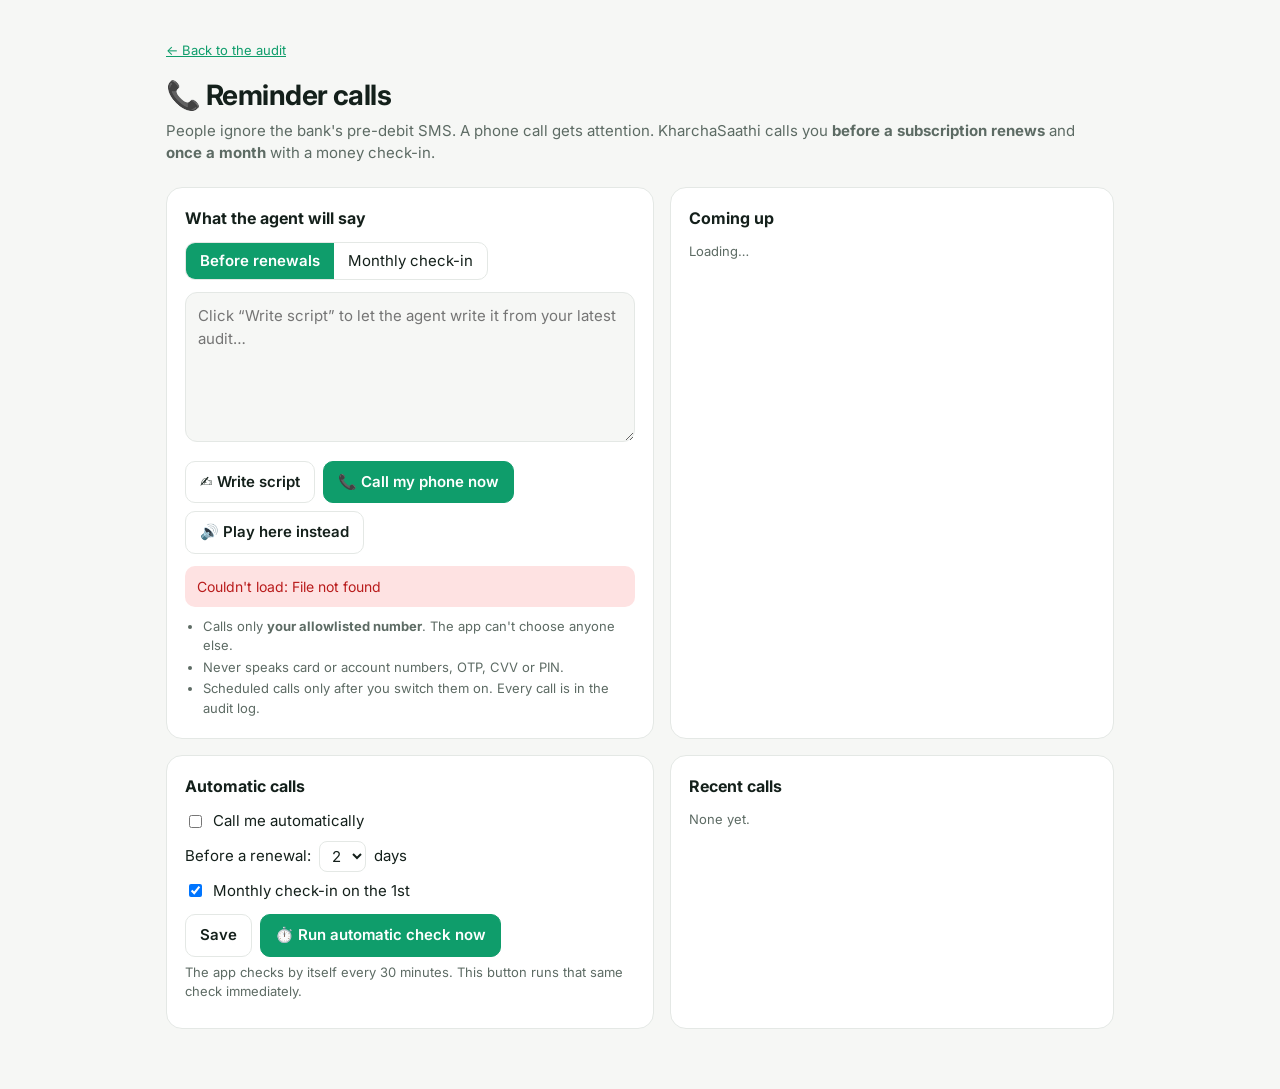
==== web/call.html @ 25e7961b "Add reminder phone calls, new web UI, README with architecture diagrams and evidence" ====
<!doctype html>
<html lang="en">
<head>
<meta charset="utf-8">
<meta name="viewport" content="width=device-width, initial-scale=1">
<title>Reminder Calls · KharchaSaathi</title>
<link rel="preconnect" href="https://fonts.googleapis.com">
<link href="https://fonts.googleapis.com/css2?family=Inter:wght@400;500;600;700;800&display=swap" rel="stylesheet">
<style>
  :root{--bg:#f6f7f5;--card:#fff;--ink:#14201b;--muted:#5d6b64;--line:#e4e8e5;--accent:#0f9d6b;--accent-ink:#fff;
        --soft:#dcf5ea;--warn:#b45309;--warn-soft:#fef3c7;--bad:#b91c1c;--bad-soft:#fee2e2}
  @media (prefers-color-scheme:dark){:root{--bg:#0f1412;--card:#18201c;--ink:#e8efeb;--muted:#9aa8a1;--line:#2a3530;
        --accent:#34d399;--accent-ink:#06261a;--soft:#123527;--warn:#fbbf24;--warn-soft:#3a2c0a;--bad:#f87171;--bad-soft:#3b1414}}
  *{box-sizing:border-box}
  body{margin:0;background:var(--bg);color:var(--ink);font:15px/1.5 Inter,system-ui,sans-serif}
  main{max-width:980px;margin:0 auto;padding:28px 16px 60px}
  a{color:var(--accent)}
  h1{font-size:28px;margin:0 0 4px;letter-spacing:-.02em} .lead{color:var(--muted);margin:0 0 22px}
  .grid{display:grid;grid-template-columns:1.1fr 1fr;gap:16px} @media(max-width:820px){.grid{grid-template-columns:1fr}}
  .card{background:var(--card);border:1px solid var(--line);border-radius:16px;padding:18px}
  .card h2{font-size:16px;margin:0 0 12px}
  .row{display:flex;align-items:center;justify-content:space-between;gap:10px;padding:10px 0;border-top:1px solid var(--line)}
  .row:first-of-type{border-top:0}
  .m{font-weight:600} .sub{color:var(--muted);font-size:13px}
  .pill{display:inline-block;padding:2px 10px;border-radius:999px;font-size:12px;font-weight:600;background:var(--soft);color:var(--accent);white-space:nowrap}
  .pill.warn{background:var(--warn-soft);color:var(--warn)} .pill.bad{background:var(--bad-soft);color:var(--bad)}
  .seg{display:inline-flex;border:1px solid var(--line);border-radius:10px;overflow:hidden;margin-bottom:12px}
  .seg button{border:0;background:transparent;color:var(--ink);padding:7px 14px;font:inherit;cursor:pointer}
  .seg button.on{background:var(--accent);color:var(--accent-ink);font-weight:600}
  textarea{width:100%;min-height:150px;border:1px solid var(--line);border-radius:12px;padding:12px;font:inherit;background:var(--bg);color:var(--ink);resize:vertical}
  .btns{display:flex;flex-wrap:wrap;gap:8px;margin-top:12px}
  .btn{border:1px solid var(--line);background:var(--card);color:var(--ink);border-radius:10px;padding:9px 14px;font:inherit;font-weight:600;cursor:pointer}
  .btn.primary{background:var(--accent);border-color:var(--accent);color:var(--accent-ink)}
  .btn:disabled{opacity:.55;cursor:wait}
  .status{margin-top:12px;padding:10px 12px;border-radius:10px;background:var(--bg);font-size:14px;display:none}
  .status.show{display:block} .status.ok{background:var(--soft)} .status.err{background:var(--bad-soft);color:var(--bad)}
  .guard{font-size:13px;color:var(--muted);margin:10px 0 0;padding-left:18px} .guard li{margin:2px 0}
  label{display:flex;align-items:center;gap:8px;margin:8px 0}
  select{font:inherit;padding:4px 8px;border-radius:8px;border:1px solid var(--line);background:var(--card);color:var(--ink)}
  .setup{background:var(--warn-soft);color:var(--warn);border-radius:12px;padding:12px 14px;margin-bottom:16px;display:none}
  code{font-family:ui-monospace,Consolas,monospace;font-size:13px}
  .ring{display:inline-block;animation:ring 1s infinite} @keyframes ring{0%,100%{transform:rotate(0)}25%{transform:rotate(-15deg)}75%{transform:rotate(15deg)}}
</style>
</head>
<body>
<main>
  <p class="sub"><a href="/legacy">← Back to the audit</a></p>
  <h1>📞 Reminder calls</h1>
  <p class="lead">People ignore the bank's pre-debit SMS. A phone call gets attention. KharchaSaathi calls you <b>before a subscription renews</b> and <b>once a month</b> with a money check-in.</p>

  <div class="setup" id="setup"></div>

  <div class="grid">
    <section class="card">
      <h2>What the agent will say</h2>
      <div class="seg"><button data-mode="renewal" class="on">Before renewals</button><button data-mode="monthly">Monthly check-in</button></div>
      <textarea id="script" placeholder="Click “Write script” to let the agent write it from your latest audit…"></textarea>
      <div class="sub" id="src"></div>
      <div class="btns">
        <button class="btn" id="write">✍️ Write script</button>
        <button class="btn primary" id="call">📞 Call my phone now</button>
        <button class="btn" id="play">🔊 Play here instead</button>
      </div>
      <div class="status" id="status"></div>
      <ul class="guard">
        <li>Calls only <b id="callto">your allowlisted number</b>. The app can't choose anyone else.</li>
        <li>Never speaks card or account numbers, OTP, CVV or PIN.</li>
        <li>Scheduled calls only after you switch them on. Every call is in the audit log.</li>
      </ul>
    </section>

    <section class="card">
      <h2>Coming up</h2>
      <div id="upcoming" class="sub">Loading…</div>
    </section>

    <section class="card">
      <h2>Automatic calls</h2>
      <label><input type="checkbox" id="enabled"> Call me automatically</label>
      <label>Before a renewal: <select id="days"><option>1</option><option selected>2</option><option>3</option><option>5</option><option>7</option></select> days</label>
      <label><input type="checkbox" id="monthly" checked> Monthly check-in on the 1st</label>
      <div class="btns"><button class="btn" id="save">Save</button><button class="btn primary" id="check">⏱️ Run automatic check now</button></div>
      <div class="sub" style="margin-top:6px">The app checks by itself every 30 minutes. This button runs that same check immediately.</div>
      <div class="sub" id="due" style="margin-top:8px"></div>
    </section>

    <section class="card">
      <h2>Recent calls</h2>
      <div id="calls" class="sub">None yet.</div>
    </section>
  </div>
</main>
<script>
const $ = s => document.querySelector(s);
let mode = 'renewal';
const esc = s => String(s ?? '').replace(/[&<>"]/g, c => ({'&':'&amp;','<':'&lt;','>':'&gt;','"':'&quot;'}[c]));
const money = n => n == null ? '' : '₹' + Number(n).toLocaleString('en-IN');
function status(text, kind) { const el = $('#status'); el.className = 'status show ' + (kind || ''); el.innerHTML = text; }

async function api(path, body) {
  const r = await fetch('/api/reminders' + path, body ? {method:'POST', headers:{'Content-Type':'application/json'}, body:JSON.stringify(body)} : {});
  const j = await r.json().catch(() => ({}));
  if (!r.ok) throw new Error(j.detail || r.statusText);
  return j;
}

async function load() {
  const d = await api('');
  $('#callto').textContent = d.call_to || 'your allowlisted number';
  if (!d.configured) {
    $('#setup').style.display = 'block';
    $('#setup').innerHTML = '⚠️ Phone calls aren\'t set up yet. Add to <code>.env</code>: <code>' + d.missing.join(', ') +
      '</code>, then restart the server. You can still write the script and use <b>Play here instead</b>.';
  }
  const ups = d.upcoming || [];
  $('#upcoming').innerHTML = ups.length ? ups.slice(0, 8).map(u => `
    <div class="row"><div><div class="m">${esc(u.display)} · ${money(u.amount)}</div>
      <div class="sub">${esc(u.date)}${u.risk ? ' · ' + esc(u.risk) : ''}</div></div>
      <span class="pill ${u.priority === 0 ? 'bad' : u.priority === 1 ? 'warn' : ''}">in ${u.days_left} day${u.days_left === 1 ? '' : 's'}</span></div>`).join('')
    : 'Run the audit first. Renewals come from the subscriptions it finds.';
  const s = d.settings || {};
  $('#enabled').checked = !!s.enabled; $('#monthly').checked = !!s.monthly; $('#days').value = String(s.days_before || 2);
  $('#due').textContent = s.enabled ? (d.due_today.length ? 'Due today: ' + d.due_today.map(x => x[0]).join(', ') : 'Nothing due today.') : 'Automatic calls are off.';
  const calls = d.recent_calls || [];
  $('#calls').innerHTML = calls.length ? calls.map(c => {
    let det = {}; try { det = JSON.parse(c.detail || '{}'); } catch (e) {}
    const pill = c.status === 'answered' ? '' : c.status === 'failed' ? 'bad' : 'warn';
    return `<div class="row"><div><div class="m">${esc(c.mode)} · ${esc(c.ts.replace('T', ' '))}</div>
      <div class="sub">${esc(det.error || (det.callee_hung_up ? 'You hung up early' : 'Message played'))}</div></div>
      <span class="pill ${pill}">${esc(c.status)}</span></div>`; }).join('') : 'None yet.';
}

document.querySelectorAll('.seg button').forEach(b => b.onclick = () => {
  document.querySelectorAll('.seg button').forEach(x => x.classList.remove('on'));
  b.classList.add('on'); mode = b.dataset.mode; $('#script').value = ''; $('#src').textContent = '';
});

$('#write').onclick = async () => {
  const b = $('#write'); b.disabled = true; b.textContent = '✍️ Writing…';
  try {
    const r = await api('/script', {mode, days_ahead: 7});
    $('#script').value = r.script || 'Nothing to remind about. Run the audit first.';
    $('#src').textContent = r.source === 'claude' ? 'Written by Claude from your audit findings' : 'Written from a template (' + r.source + ')';
  } catch (e) { status('Couldn\'t write the script: ' + esc(e.message), 'err'); }
  b.disabled = false; b.textContent = '✍️ Write script';
};

$('#call').onclick = async () => {
  const script = $('#script').value.trim();
  if (!script) return status('Write the script first.', 'err');
  const b = $('#call'); b.disabled = true;
  status('<span class="ring">📞</span> Calling ' + esc($('#callto').textContent) + '… answer on your phone (Linphone app).');
  try {
    const r = await api('/call', {script, mode});
    status('✅ Call answered and the message was played' + (r.callee_hung_up ? ' (you hung up early)' : '') + '.', 'ok');
  } catch (e) { status('❌ ' + esc(e.message) + '<br><span class="sub">Tip: use “Play here instead” as a fallback.</span>', 'err'); }
  b.disabled = false; load();
};

$('#play').onclick = () => {
  const t = $('#script').value.trim();
  if (!t || !('speechSynthesis' in window)) return status(t ? 'This browser can\'t speak text.' : 'Write the script first.', 'err');
  speechSynthesis.cancel();
  const u = new SpeechSynthesisUtterance(t);
  const v = speechSynthesis.getVoices().find(v => v.lang === 'en-IN'); if (v) u.voice = v;
  u.rate = 0.95; speechSynthesis.speak(u);
  status('🔊 Playing the reminder here…');
};

$('#save').onclick = async () => {
  await api('/settings', {enabled: $('#enabled').checked, days_before: Number($('#days').value), monthly: $('#monthly').checked});
  status('Saved.', 'ok'); load();
};

$('#check').onclick = async () => {
  const b = $('#check'); b.disabled = true;
  await api('/settings', {enabled: $('#enabled').checked, days_before: Number($('#days').value), monthly: $('#monthly').checked});
  status('<span class="ring">⏱️</span> Agent is checking what is due… if something is, your phone will ring.');
  try {
    const r = await api('/check-now', {});
    if (!r.enabled || !r.due.length) status(esc(r.note), r.enabled ? '' : 'err');
    else status(r.results.map(x => x.status === 'answered'
      ? '✅ Automatic ' + esc(x.mode) + ' call placed and answered.<br><span class="sub">' + esc(x.script) + '</span>'
      : '❌ Automatic ' + esc(x.mode) + ' call failed: ' + esc(x.error)).join('<br>'),
      r.results.every(x => x.status === 'answered') ? 'ok' : 'err');
  } catch (e) { status('❌ ' + esc(e.message), 'err'); }
  b.disabled = false; load();
};

load().catch(e => status('Couldn\'t load: ' + esc(e.message), 'err'));
</script>
</body>
</html>
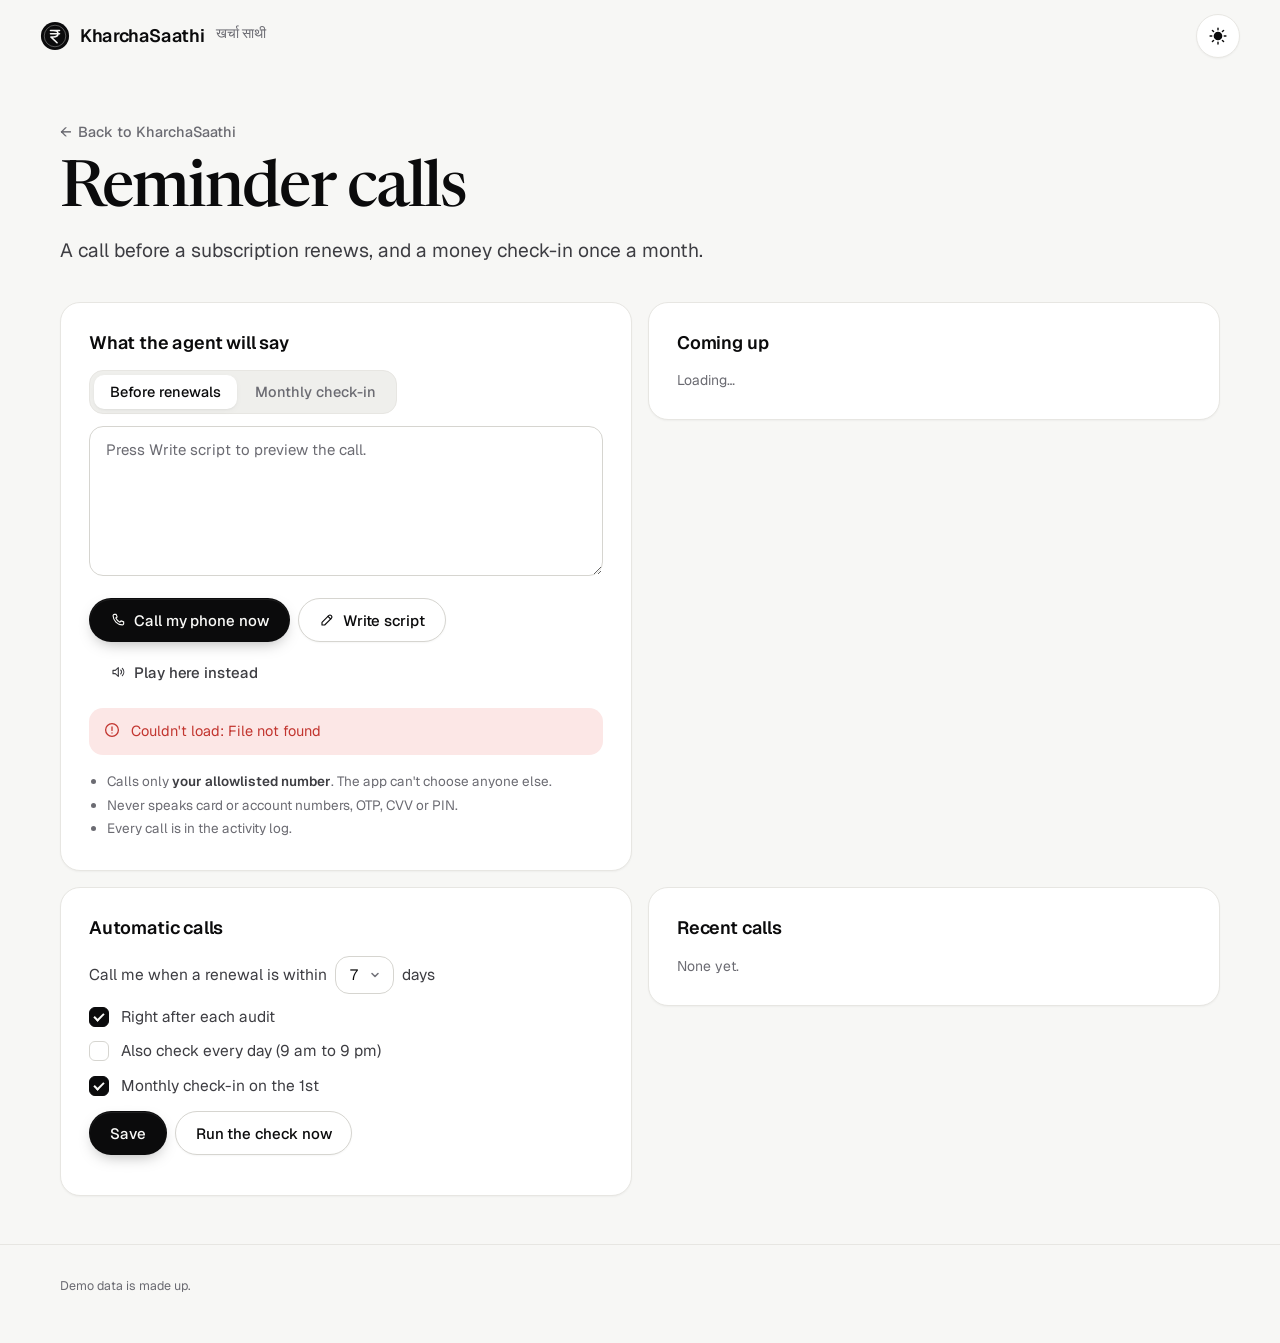
==== commit 43439c6b: "Call automatically after an audit when a renewal is close; web UI and budget updates Calls go out by" ====
--- a/web/call.html
+++ b/web/call.html
@@ -3,99 +3,175 @@
 <head>
 <meta charset="utf-8">
 <meta name="viewport" content="width=device-width, initial-scale=1">
-<title>Reminder Calls · KharchaSaathi</title>
+<title>Reminder calls · KharchaSaathi</title>
+<script>
+  /* Same theme logic as index.html: set it before anything paints. */
+  (function () {
+    var t = null;
+    try { t = localStorage.getItem('ks-theme'); } catch (e) {}
+    if (t !== 'light' && t !== 'dark') t = matchMedia('(prefers-color-scheme: dark)').matches ? 'dark' : 'light';
+    document.documentElement.dataset.theme = t;
+  })();
+</script>
+<link rel="icon" href="/web/assets/favicon.svg" type="image/svg+xml">
 <link rel="preconnect" href="https://fonts.googleapis.com">
-<link href="https://fonts.googleapis.com/css2?family=Inter:wght@400;500;600;700;800&display=swap" rel="stylesheet">
+<link rel="preconnect" href="https://fonts.gstatic.com" crossorigin>
+<link href="https://fonts.googleapis.com/css2?family=Newsreader:ital,opsz,wght@0,6..72,400;0,6..72,500;0,6..72,600;1,6..72,400;1,6..72,500&family=Geist:wght@400;500;600;700&family=Geist+Mono:wght@400;500&display=swap" rel="stylesheet">
+<link rel="stylesheet" href="/web/css/base.css">
 <style>
-  :root{--bg:#f6f7f5;--card:#fff;--ink:#14201b;--muted:#5d6b64;--line:#e4e8e5;--accent:#0f9d6b;--accent-ink:#fff;
-        --soft:#dcf5ea;--warn:#b45309;--warn-soft:#fef3c7;--bad:#b91c1c;--bad-soft:#fee2e2}
-  @media (prefers-color-scheme:dark){:root{--bg:#0f1412;--card:#18201c;--ink:#e8efeb;--muted:#9aa8a1;--line:#2a3530;
-        --accent:#34d399;--accent-ink:#06261a;--soft:#123527;--warn:#fbbf24;--warn-soft:#3a2c0a;--bad:#f87171;--bad-soft:#3b1414}}
-  *{box-sizing:border-box}
-  body{margin:0;background:var(--bg);color:var(--ink);font:15px/1.5 Inter,system-ui,sans-serif}
-  main{max-width:980px;margin:0 auto;padding:28px 16px 60px}
-  a{color:var(--accent)}
-  h1{font-size:28px;margin:0 0 4px;letter-spacing:-.02em} .lead{color:var(--muted);margin:0 0 22px}
-  .grid{display:grid;grid-template-columns:1.1fr 1fr;gap:16px} @media(max-width:820px){.grid{grid-template-columns:1fr}}
-  .card{background:var(--card);border:1px solid var(--line);border-radius:16px;padding:18px}
-  .card h2{font-size:16px;margin:0 0 12px}
-  .row{display:flex;align-items:center;justify-content:space-between;gap:10px;padding:10px 0;border-top:1px solid var(--line)}
-  .row:first-of-type{border-top:0}
-  .m{font-weight:600} .sub{color:var(--muted);font-size:13px}
-  .pill{display:inline-block;padding:2px 10px;border-radius:999px;font-size:12px;font-weight:600;background:var(--soft);color:var(--accent);white-space:nowrap}
-  .pill.warn{background:var(--warn-soft);color:var(--warn)} .pill.bad{background:var(--bad-soft);color:var(--bad)}
-  .seg{display:inline-flex;border:1px solid var(--line);border-radius:10px;overflow:hidden;margin-bottom:12px}
-  .seg button{border:0;background:transparent;color:var(--ink);padding:7px 14px;font:inherit;cursor:pointer}
-  .seg button.on{background:var(--accent);color:var(--accent-ink);font-weight:600}
-  textarea{width:100%;min-height:150px;border:1px solid var(--line);border-radius:12px;padding:12px;font:inherit;background:var(--bg);color:var(--ink);resize:vertical}
-  .btns{display:flex;flex-wrap:wrap;gap:8px;margin-top:12px}
-  .btn{border:1px solid var(--line);background:var(--card);color:var(--ink);border-radius:10px;padding:9px 14px;font:inherit;font-weight:600;cursor:pointer}
-  .btn.primary{background:var(--accent);border-color:var(--accent);color:var(--accent-ink)}
-  .btn:disabled{opacity:.55;cursor:wait}
-  .status{margin-top:12px;padding:10px 12px;border-radius:10px;background:var(--bg);font-size:14px;display:none}
-  .status.show{display:block} .status.ok{background:var(--soft)} .status.err{background:var(--bad-soft);color:var(--bad)}
-  .guard{font-size:13px;color:var(--muted);margin:10px 0 0;padding-left:18px} .guard li{margin:2px 0}
-  label{display:flex;align-items:center;gap:8px;margin:8px 0}
-  select{font:inherit;padding:4px 8px;border-radius:8px;border:1px solid var(--line);background:var(--card);color:var(--ink)}
-  .setup{background:var(--warn-soft);color:var(--warn);border-radius:12px;padding:12px 14px;margin-bottom:16px;display:none}
-  code{font-family:ui-monospace,Consolas,monospace;font-size:13px}
-  .ring{display:inline-block;animation:ring 1s infinite} @keyframes ring{0%,100%{transform:rotate(0)}25%{transform:rotate(-15deg)}75%{transform:rotate(15deg)}}
+  .cl-head { padding-block: clamp(24px, 4vw, 48px) clamp(24px, 3vw, 36px); }
+  .cl-head .lead { margin-top: 12px; }
+  .cl-grid { display: grid; grid-template-columns: repeat(2, minmax(0, 1fr)); gap: 16px; align-items: start; }
+  .cl-card { padding: clamp(20px, 2.2vw, 28px); min-width: 0; }
+  .cl-card .title { margin-bottom: 16px; }
+  .cl-setup { display: flex; gap: 10px; margin-bottom: 16px; padding: 14px 16px; border-radius: var(--r-md); background: var(--c-yellow-soft); color: var(--t-warn); font-size: 14.5px; }
+  .cl-setup svg, .cl-status svg { width: 18px; height: 18px; flex: none; margin-top: 1px; }
+  .cl-setup code, .cl-mono { font-family: var(--font-mono); font-size: 13px; overflow-wrap: anywhere; }
+  .cl-seg { margin-bottom: 12px; max-width: 100%; }
+  #script { min-height: 150px; font-size: 15px; }
+  #src:not(:empty) { margin-top: 8px; }
+  .cl-btns { display: flex; flex-wrap: wrap; gap: 8px; margin-top: 14px; }
+  .cl-status { display: flex; gap: 10px; align-items: flex-start; margin-top: 14px; padding: 12px 14px; border-radius: var(--r-md); background: var(--bg-sunk); color: var(--ink-2); font-size: 14.5px; }
+  .cl-status.ok { background: var(--c-green-soft); color: var(--t-good); }
+  .cl-status.err { background: var(--c-red-soft); color: var(--t-bad); }
+  .cl-status .small { display: block; color: inherit; opacity: .85; }
+  .cl-status > div { min-width: 0; overflow-wrap: anywhere; }
+  .cl-guard { margin: 16px 0 0; padding-left: 18px; font-size: 13.5px; color: var(--ink-3); }
+  .cl-guard li { margin: 3px 0; overflow-wrap: anywhere; }
+  .cl-guard b { font-weight: 600; color: var(--ink-2); }
+  .cl-row { display: flex; align-items: center; justify-content: space-between; gap: 12px; padding: 12px 0; border-top: 1px solid var(--line); }
+  .cl-row:first-child { border-top: 0; padding-top: 0; }
+  .cl-row:last-child { padding-bottom: 0; }
+  .cl-name { font-weight: 500; color: var(--ink); font-size: 15px; }
+  .cl-opts { display: grid; gap: 12px; }
+  .cl-days { display: flex; flex-wrap: wrap; align-items: center; gap: 8px; font-size: 15.5px; color: var(--ink-2); }
+  .cl-days .select { width: auto; min-height: 38px; padding-block: 6px; padding-left: 14px; padding-right: 34px; background-position: right 12px center; font-size: 15px; }
+  .cl-note { margin-top: 12px; }
+  .cl-back { display: inline-flex; align-items: center; gap: 6px; font-size: 14.5px; font-weight: 500; color: var(--ink-3); }
+  .cl-back:hover { color: var(--ink); }
+  .nav-inner { grid-template-columns: 1fr auto; }
+  @media (max-width: 860px) { .cl-grid { grid-template-columns: 1fr; } }
 </style>
 </head>
 <body>
-<main>
-  <p class="sub"><a href="/legacy">← Back to the audit</a></p>
-  <h1>📞 Reminder calls</h1>
-  <p class="lead">People ignore the bank's pre-debit SMS. A phone call gets attention. KharchaSaathi calls you <b>before a subscription renews</b> and <b>once a month</b> with a money check-in.</p>
-
-  <div class="setup" id="setup"></div>
-
-  <div class="grid">
-    <section class="card">
-      <h2>What the agent will say</h2>
-      <div class="seg"><button data-mode="renewal" class="on">Before renewals</button><button data-mode="monthly">Monthly check-in</button></div>
-      <textarea id="script" placeholder="Click “Write script” to let the agent write it from your latest audit…"></textarea>
-      <div class="sub" id="src"></div>
-      <div class="btns">
-        <button class="btn" id="write">✍️ Write script</button>
-        <button class="btn primary" id="call">📞 Call my phone now</button>
-        <button class="btn" id="play">🔊 Play here instead</button>
+<header class="nav" id="nav">
+  <div class="nav-inner">
+    <a class="brand" href="/" aria-label="KharchaSaathi home">
+      <svg class="brand-mark" viewBox="0 0 32 32" aria-hidden="true">
+        <circle cx="16" cy="16" r="15" fill="var(--ink)"/>
+        <circle cx="16" cy="16" r="11.5" fill="none" stroke="var(--bg)" stroke-opacity=".35" stroke-width="1"/>
+        <path d="M11.2 10.2h9.6M11.2 13.6h9.6M14 10.2c3.6 0 5.2 1.4 5.2 3.4s-1.6 3.4-5.2 3.4h-2.4l6.6 6.2" fill="none" stroke="var(--bg)" stroke-width="1.7" stroke-linecap="round" stroke-linejoin="round"/>
+      </svg>
+      <span>KharchaSaathi</span><small>खर्चा साथी</small>
+    </a>
+    <div class="nav-actions">
+      <button class="theme-toggle" id="theme-toggle" aria-label="Switch light or dark theme">
+        <svg viewBox="0 0 24 24" aria-hidden="true">
+          <mask id="moon-cut"><rect width="24" height="24" fill="#fff"/><circle class="moon-mask" cx="17" cy="7" r="6" fill="#000"/></mask>
+          <circle class="core" cx="12" cy="12" r="5.2" fill="currentColor" mask="url(#moon-cut)"/>
+          <g class="sun-rays" stroke="currentColor" stroke-width="1.7" stroke-linecap="round"><path d="M12 2.5v2M12 19.5v2M2.5 12h2M19.5 12h2M5.3 5.3l1.4 1.4M17.3 17.3l1.4 1.4M5.3 18.7l1.4-1.4M17.3 6.7l1.4-1.4"/></g>
+        </svg>
+      </button>
+    </div>
+  </div>
+</header>
+
+<main class="page">
+  <header class="cl-head">
+    <a class="cl-back" href="/"><span aria-hidden="true">←</span> Back to KharchaSaathi</a>
+    <h1 class="h1" style="margin-top:14px">Reminder calls</h1>
+    <p class="lead">A call before a subscription renews, and a money check-in once a month.</p>
+  </header>
+
+  <div class="cl-setup" id="setup" hidden></div>
+
+  <div class="cl-grid">
+    <section class="card cl-card">
+      <h2 class="title">What the agent will say</h2>
+      <div class="seg cl-seg"><button data-mode="renewal" class="is-active">Before renewals</button><button data-mode="monthly">Monthly check-in</button></div>
+      <label class="sr-only" for="script">Call script</label>
+      <textarea class="textarea" id="script" placeholder="Press Write script to preview the call."></textarea>
+      <div class="tiny" id="src"></div>
+      <div class="cl-btns">
+        <button class="btn btn-primary" id="call"></button>
+        <button class="btn btn-secondary" id="write"></button>
+        <button class="btn btn-ghost" id="play"></button>
       </div>
-      <div class="status" id="status"></div>
-      <ul class="guard">
+      <div class="cl-status" id="status" role="status" hidden></div>
+      <ul class="cl-guard">
         <li>Calls only <b id="callto">your allowlisted number</b>. The app can't choose anyone else.</li>
         <li>Never speaks card or account numbers, OTP, CVV or PIN.</li>
-        <li>Scheduled calls only after you switch them on. Every call is in the audit log.</li>
+        <li>Every call is in the activity log.</li>
       </ul>
     </section>
 
-    <section class="card">
-      <h2>Coming up</h2>
-      <div id="upcoming" class="sub">Loading…</div>
-    </section>
-
-    <section class="card">
-      <h2>Automatic calls</h2>
-      <label><input type="checkbox" id="enabled"> Call me automatically</label>
-      <label>Before a renewal: <select id="days"><option>1</option><option selected>2</option><option>3</option><option>5</option><option>7</option></select> days</label>
-      <label><input type="checkbox" id="monthly" checked> Monthly check-in on the 1st</label>
-      <div class="btns"><button class="btn" id="save">Save</button><button class="btn primary" id="check">⏱️ Run automatic check now</button></div>
-      <div class="sub" style="margin-top:6px">The app checks by itself every 30 minutes. This button runs that same check immediately.</div>
-      <div class="sub" id="due" style="margin-top:8px"></div>
-    </section>
-
-    <section class="card">
-      <h2>Recent calls</h2>
-      <div id="calls" class="sub">None yet.</div>
+    <section class="card cl-card">
+      <h2 class="title">Coming up</h2>
+      <div id="upcoming" class="small">Loading…</div>
+    </section>
+
+    <section class="card cl-card">
+      <h2 class="title">Automatic calls</h2>
+      <div class="cl-opts">
+        <label class="cl-days" for="days">Call me when a renewal is within
+          <select class="select" id="days"><option>1</option><option>2</option><option>3</option><option>4</option><option>5</option><option>6</option><option selected>7</option></select> days</label>
+        <label class="check"><input type="checkbox" id="afteraudit" checked> Right after each audit</label>
+        <label class="check"><input type="checkbox" id="enabled"> Also check every day (9 am to 9 pm)</label>
+        <label class="check"><input type="checkbox" id="monthly" checked> Monthly check-in on the 1st</label>
+      </div>
+      <div class="cl-btns"><button class="btn btn-primary" id="save">Save</button><button class="btn btn-secondary" id="check">Run the check now</button></div>
+      <div class="tiny cl-note" id="due"></div>
+    </section>
+
+    <section class="card cl-card">
+      <h2 class="title">Recent calls</h2>
+      <div id="calls" class="small">None yet.</div>
     </section>
   </div>
 </main>
+
+<footer class="footer">
+  <div class="page footer-inner"><span class="tiny">Demo data is made up.</span></div>
+</footer>
+
+<script type="module">
+  import { toggleTheme } from '/web/js/core.js';
+  document.getElementById('theme-toggle').addEventListener('click', (e) => toggleTheme(e.currentTarget));
+</script>
 <script>
 const $ = s => document.querySelector(s);
 let mode = 'renewal';
 const esc = s => String(s ?? '').replace(/[&<>"]/g, c => ({'&':'&amp;','<':'&lt;','>':'&gt;','"':'&quot;'}[c]));
 const money = n => n == null ? '' : '₹' + Number(n).toLocaleString('en-IN');
-function status(text, kind) { const el = $('#status'); el.className = 'status show ' + (kind || ''); el.innerHTML = text; }
+const svg = d => `<svg viewBox="0 0 24 24" fill="none" stroke="currentColor" stroke-width="1.7" stroke-linecap="round" stroke-linejoin="round" aria-hidden="true">${d}</svg>`;
+const I = {
+  phone: svg('<path d="M6.6 3.5h2.6l1.5 4-2 1.6a12.5 12.5 0 0 0 6.2 6.2l1.6-2 4 1.5v2.6a2 2 0 0 1-2.2 2C10.9 19 5 13.1 4.6 5.7a2 2 0 0 1 2-2.200z"/>'),
+  pencil: svg('<path d="M4.500 19.500h4l10-10a2.100 2.100 0 0 0-4-4l-10 10v4z"/><path d="m13.500 6.500 4 4"/>'),
+  sound: svg('<path d="M4.500 9.500v5h3.500l4.500 4v-13l-4.500 4z"/><path d="M16 9a4 4 0 0 1 0 6"/><path d="M18.500 6.500a8 8 0 0 1 0 11"/>'),
+  check: svg('<path d="m5 12.500 4.500 4.500L19 7.500"/>'),
+  alert: svg('<circle cx="12" cy="12" r="8.500"/><path d="M12 8v4.600M12 15.800v.2"/>'),
+};
+const SPIN = '<span class="spinner"></span>';
+$('#call').innerHTML = I.phone + 'Call my phone now';
+$('#write').innerHTML = I.pencil + 'Write script';
+$('#play').innerHTML = I.sound + 'Play here instead';
+
+function status(text, kind) {
+  const el = $('#status');
+  el.hidden = false;
+  el.className = 'cl-status ' + (kind || '');
+  const icon = kind === 'ok' ? I.check : kind === 'err' ? I.alert : '';
+  el.innerHTML = icon + '<div>' + text + '</div>';
+}
+const shortDate = iso => {
+  const d = new Date(iso);
+  return isNaN(d) ? iso : d.toLocaleDateString('en-IN', {day: 'numeric', month: 'short'});
+};
+const shortStamp = iso => {
+  const d = new Date(iso);
+  return isNaN(d) ? iso.replace('T', ' ') : shortDate(iso) + ', ' + d.toLocaleTimeString('en-IN', {hour: 'numeric', minute: '2-digit'});
+};
+const cap = s => { s = String(s ?? ''); return s.charAt(0).toUpperCase() + s.slice(1); };
 
 async function api(path, body) {
   const r = await fetch('/api/reminders' + path, body ? {method:'POST', headers:{'Content-Type':'application/json'}, body:JSON.stringify(body)} : {});
@@ -108,52 +184,53 @@
   const d = await api('');
   $('#callto').textContent = d.call_to || 'your allowlisted number';
   if (!d.configured) {
-    $('#setup').style.display = 'block';
-    $('#setup').innerHTML = '⚠️ Phone calls aren\'t set up yet. Add to <code>.env</code>: <code>' + d.missing.join(', ') +
-      '</code>, then restart the server. You can still write the script and use <b>Play here instead</b>.';
+    $('#setup').hidden = false;
+    $('#setup').innerHTML = I.alert + '<div>Phone calls aren\'t set up yet. Add <code>' + d.missing.map(esc).join(', ') +
+      '</code> to <code>.env</code> and restart the server. <b>Play here instead</b> still works.</div>';
   }
   const ups = d.upcoming || [];
   $('#upcoming').innerHTML = ups.length ? ups.slice(0, 8).map(u => `
-    <div class="row"><div><div class="m">${esc(u.display)} · ${money(u.amount)}</div>
-      <div class="sub">${esc(u.date)}${u.risk ? ' · ' + esc(u.risk) : ''}</div></div>
-      <span class="pill ${u.priority === 0 ? 'bad' : u.priority === 1 ? 'warn' : ''}">in ${u.days_left} day${u.days_left === 1 ? '' : 's'}</span></div>`).join('')
-    : 'Run the audit first. Renewals come from the subscriptions it finds.';
+    <div class="cl-row"><div><div class="cl-name">${esc(u.display)} · ${money(u.amount)}</div>
+      <div class="small">${esc(shortDate(u.date))}${u.risk ? ' · ' + esc(u.risk) : ''}</div></div>
+      <span class="badge ${u.priority === 0 ? 'badge-bad' : u.priority === 1 ? 'badge-warn' : 'badge-good'}">in ${u.days_left} day${u.days_left === 1 ? '' : 's'}</span></div>`).join('')
+    : 'Run an audit first.';
   const s = d.settings || {};
-  $('#enabled').checked = !!s.enabled; $('#monthly').checked = !!s.monthly; $('#days').value = String(s.days_before || 2);
-  $('#due').textContent = s.enabled ? (d.due_today.length ? 'Due today: ' + d.due_today.map(x => x[0]).join(', ') : 'Nothing due today.') : 'Automatic calls are off.';
+  $('#enabled').checked = !!s.enabled; $('#monthly').checked = !!s.monthly; $('#days').value = String(s.days_before || 7); $('#afteraudit').checked = s.after_audit !== 0;
+  $('#due').textContent = s.enabled ? (d.due_today.length ? 'Due today: ' + d.due_today.map(x => x[0]).join(', ') : 'Nothing due today.') : 'The daily check is off.';
   const calls = d.recent_calls || [];
   $('#calls').innerHTML = calls.length ? calls.map(c => {
     let det = {}; try { det = JSON.parse(c.detail || '{}'); } catch (e) {}
-    const pill = c.status === 'answered' ? '' : c.status === 'failed' ? 'bad' : 'warn';
-    return `<div class="row"><div><div class="m">${esc(c.mode)} · ${esc(c.ts.replace('T', ' '))}</div>
-      <div class="sub">${esc(det.error || (det.callee_hung_up ? 'You hung up early' : 'Message played'))}</div></div>
-      <span class="pill ${pill}">${esc(c.status)}</span></div>`; }).join('') : 'None yet.';
+    const pill = c.status === 'answered' ? 'badge-good' : c.status === 'failed' ? 'badge-bad' : 'badge-warn';
+    return `<div class="cl-row"><div><div class="cl-name">${esc(cap(c.mode))} · ${esc(shortStamp(c.ts))}</div>
+      <div class="small">${esc(det.error || (det.callee_hung_up ? 'You hung up early' : 'Message played'))}</div></div>
+      <span class="badge ${pill}">${esc(cap(c.status))}</span></div>`; }).join('') : 'None yet.';
 }
 
 document.querySelectorAll('.seg button').forEach(b => b.onclick = () => {
-  document.querySelectorAll('.seg button').forEach(x => x.classList.remove('on'));
-  b.classList.add('on'); mode = b.dataset.mode; $('#script').value = ''; $('#src').textContent = '';
+  document.querySelectorAll('.seg button').forEach(x => x.classList.remove('is-active'));
+  b.classList.add('is-active'); mode = b.dataset.mode; $('#script').value = ''; $('#src').textContent = '';
 });
 
 $('#write').onclick = async () => {
-  const b = $('#write'); b.disabled = true; b.textContent = '✍️ Writing…';
+  const b = $('#write'); b.disabled = true; b.innerHTML = SPIN + 'Writing…';
   try {
-    const r = await api('/script', {mode, days_ahead: 7});
+    const r = await api('/script', {mode});
     $('#script').value = r.script || 'Nothing to remind about. Run the audit first.';
-    $('#src').textContent = r.source === 'claude' ? 'Written by Claude from your audit findings' : 'Written from a template (' + r.source + ')';
+    $('#src').textContent = r.source === 'claude' ? 'Written by Claude from your audit' : 'Written from a template (' + r.source + ')';
   } catch (e) { status('Couldn\'t write the script: ' + esc(e.message), 'err'); }
-  b.disabled = false; b.textContent = '✍️ Write script';
+  b.disabled = false; b.innerHTML = I.pencil + 'Write script';
 };
 
 $('#call').onclick = async () => {
+  if (!$('#script').value.trim()) await $('#write').onclick();  // nothing typed: the agent writes it
   const script = $('#script').value.trim();
-  if (!script) return status('Write the script first.', 'err');
+  if (!script || script.startsWith('Nothing to remind')) return status('Nothing to call about yet. Run an audit first.', 'err');
   const b = $('#call'); b.disabled = true;
-  status('<span class="ring">📞</span> Calling ' + esc($('#callto').textContent) + '… answer on your phone (Linphone app).');
+  status(SPIN + ' Calling ' + esc($('#callto').textContent) + '… answer on your phone (Linphone app).');
   try {
     const r = await api('/call', {script, mode});
-    status('✅ Call answered and the message was played' + (r.callee_hung_up ? ' (you hung up early)' : '') + '.', 'ok');
-  } catch (e) { status('❌ ' + esc(e.message) + '<br><span class="sub">Tip: use “Play here instead” as a fallback.</span>', 'err'); }
+    status('Call answered and the message was played' + (r.callee_hung_up ? ' (you hung up early)' : '') + '.', 'ok');
+  } catch (e) { status(esc(e.message) + '<span class="small">Use Play here instead.</span>', 'err'); }
   b.disabled = false; load();
 };
 
@@ -164,30 +241,34 @@
   const u = new SpeechSynthesisUtterance(t);
   const v = speechSynthesis.getVoices().find(v => v.lang === 'en-IN'); if (v) u.voice = v;
   u.rate = 0.95; speechSynthesis.speak(u);
-  status('🔊 Playing the reminder here…');
+  status('Playing the reminder here…');
 };
 
 $('#save').onclick = async () => {
-  await api('/settings', {enabled: $('#enabled').checked, days_before: Number($('#days').value), monthly: $('#monthly').checked});
+  await api('/settings', {enabled: $('#enabled').checked, days_before: Number($('#days').value), monthly: $('#monthly').checked, after_audit: $('#afteraudit').checked});
   status('Saved.', 'ok'); load();
 };
 
 $('#check').onclick = async () => {
   const b = $('#check'); b.disabled = true;
-  await api('/settings', {enabled: $('#enabled').checked, days_before: Number($('#days').value), monthly: $('#monthly').checked});
-  status('<span class="ring">⏱️</span> Agent is checking what is due… if something is, your phone will ring.');
+  await api('/settings', {enabled: $('#enabled').checked, days_before: Number($('#days').value), monthly: $('#monthly').checked, after_audit: $('#afteraudit').checked});
+  status(SPIN + ' Checking what is due. If something is, your phone will ring.');
   try {
     const r = await api('/check-now', {});
     if (!r.enabled || !r.due.length) status(esc(r.note), r.enabled ? '' : 'err');
     else status(r.results.map(x => x.status === 'answered'
-      ? '✅ Automatic ' + esc(x.mode) + ' call placed and answered.<br><span class="sub">' + esc(x.script) + '</span>'
-      : '❌ Automatic ' + esc(x.mode) + ' call failed: ' + esc(x.error)).join('<br>'),
+      ? 'Automatic ' + esc(x.mode) + ' call placed and answered.<span class="small">' + esc(x.script) + '</span>'
+      : 'Automatic ' + esc(x.mode) + ' call failed: ' + esc(x.error)).join('<br>'),
       r.results.every(x => x.status === 'answered') ? 'ok' : 'err');
-  } catch (e) { status('❌ ' + esc(e.message), 'err'); }
+  } catch (e) { status(esc(e.message), 'err'); }
   b.disabled = false; load();
 };
 
 load().catch(e => status('Couldn\'t load: ' + esc(e.message), 'err'));
+
+const nav = $('#nav');
+const onScroll = () => nav.classList.toggle('is-scrolled', scrollY > 8);
+addEventListener('scroll', onScroll, {passive: true}); onScroll();
 </script>
 </body>
 </html>
--- a/web/css/base.css
+++ b/web/css/base.css
@@ -0,0 +1,507 @@
+/* =====================================================================
+   KharchaSaathi design system - base.css
+   Black & white interface, soft colourful data. Every view builds on these
+   tokens. Never hard-code a colour in a view: use a token.
+   ===================================================================== */
+
+/* ---------- 1. Tokens (light) ---------- */
+:root {
+  color-scheme: light;
+
+  /* type */
+  --font-display: "Newsreader", "Iowan Old Style", Georgia, serif;
+  --font-ui: "Geist", "Inter", ui-sans-serif, system-ui, -apple-system, "Segoe UI", sans-serif;
+  --font-mono: "Geist Mono", ui-monospace, "SFMono-Regular", Menlo, Consolas, monospace;
+
+  /* surfaces: warm paper whites */
+  --bg: #F7F7F5;            /* page */
+  --bg-elev: #FFFFFF;       /* cards */
+  --bg-sunk: #EFEFEC;       /* wells, inputs on cards, table heads */
+  --bg-hover: #F2F2EF;      /* row / item hover */
+  --bg-glass: rgba(255, 255, 255, .72);
+
+  /* lines */
+  --line: #E7E6E2;
+  --line-strong: #D6D5D0;
+
+  /* ink: near-black, never pure #000 */
+  --ink: #0B0B0C;
+  --ink-2: #3D3D42;         /* body copy */
+  --ink-3: #6B6B72;         /* secondary / captions */
+  --ink-4: #A6A6AC;         /* disabled, axis ticks */
+
+  /* inverse (primary buttons, dark bands) */
+  --inverse: #0B0B0C;
+  --on-inverse: #FAFAF8;
+  --inverse-2: #1C1C1F;
+
+  --focus: rgba(11, 11, 12, .14);
+
+  /* data colours (validated categorical palette; light steps) */
+  --c-blue:    #2a78d6;
+  --c-orange:  #eb6834;
+  --c-aqua:    #1baf7a;
+  --c-yellow:  #eda100;
+  --c-magenta: #e87ba4;
+  --c-green:   #008300;
+  --c-violet:  #6250d6;
+  --c-red:     #e34948;
+
+  /* pale tints of the same hues: chip & highlight backgrounds, map fills */
+  --c-blue-soft:    #E6F0FC;
+  --c-orange-soft:  #FDEBE3;
+  --c-aqua-soft:    #E1F5EC;
+  --c-yellow-soft:  #FDF2D9;
+  --c-magenta-soft: #FCEAF1;
+  --c-green-soft:   #E2F2E2;
+  --c-violet-soft:  #ECE9FB;
+  --c-red-soft:     #FCE7E6;
+
+  /* mid tints (Babel-style pale bars / choropleth steps) */
+  --c-blue-2:   #86b6ef;
+  --c-orange-2: #f4a582;
+  --c-red-2:    #f2a19c;
+  --c-aqua-2:   #8fd8bb;
+
+  /* text-safe colour for numbers that carry meaning (always paired with a label) */
+  --t-good: #0B7A3B;
+  --t-bad:  #C2352F;
+  --t-warn: #9A6400;
+  --t-blue: #1F63B8;
+
+  /* status (fixed, always with icon + label) */
+  --s-good: #0ca30c;
+  --s-warn: #fab219;
+  --s-serious: #ec835a;
+  --s-critical: #d03b3b;
+
+  /* chart chrome */
+  --grid: #ECEBE7;
+  --axis: #A6A6AC;
+  --track: #EDEDEA;          /* empty part of a meter / bar track */
+
+  /* radii */
+  --r-xs: 6px;
+  --r-sm: 10px;
+  --r-md: 14px;
+  --r-lg: 20px;
+  --r-xl: 28px;
+  --r-pill: 999px;
+
+  /* shadows: soft and layered, never grey smudges */
+  --sh-xs: 0 1px 2px rgba(16, 16, 18, .04);
+  --sh-sm: 0 1px 2px rgba(16, 16, 18, .04), 0 2px 8px -2px rgba(16, 16, 18, .06);
+  --sh-md: 0 1px 2px rgba(16, 16, 18, .04), 0 8px 24px -8px rgba(16, 16, 18, .10);
+  --sh-lg: 0 2px 4px rgba(16, 16, 18, .04), 0 24px 56px -16px rgba(16, 16, 18, .18);
+  --sh-inset: inset 0 1px 0 rgba(255, 255, 255, .6);
+
+  /* motion */
+  --ease-out: cubic-bezier(.22, 1, .36, 1);
+  --ease-in-out: cubic-bezier(.65, 0, .35, 1);
+  --dur-1: 140ms;
+  --dur-2: 240ms;
+  --dur-3: 420ms;
+
+  /* layout */
+  --page-max: 1240px;
+  --gutter: clamp(16px, 4vw, 40px);
+  --nav-h: 72px;
+}
+
+/* ---------- 1b. Tokens (dark) ---------- */
+:root[data-theme="dark"] {
+  color-scheme: dark;
+
+  --bg: #09090A;
+  --bg-elev: #111113;
+  --bg-sunk: #0C0C0D;
+  --bg-hover: #18181B;
+  --bg-glass: rgba(17, 17, 19, .72);
+
+  --line: #222226;
+  --line-strong: #303035;
+
+  --ink: #F4F4F2;
+  --ink-2: #C8C8CC;
+  --ink-3: #8D8D95;
+  --ink-4: #5E5E66;
+
+  --inverse: #F4F4F2;
+  --on-inverse: #0B0B0C;
+  --inverse-2: #E4E4E0;
+
+  --focus: rgba(244, 244, 242, .18);
+
+  --c-blue:    #3987e5;
+  --c-orange:  #d95926;
+  --c-aqua:    #199e70;
+  --c-yellow:  #c98500;
+  --c-magenta: #d55181;
+  --c-green:   #2f9a2f;
+  --c-violet:  #9085e9;
+  --c-red:     #e66767;
+
+  --c-blue-soft:    rgba(57, 135, 229, .16);
+  --c-orange-soft:  rgba(217, 89, 38, .17);
+  --c-aqua-soft:    rgba(25, 158, 112, .17);
+  --c-yellow-soft:  rgba(201, 133, 0, .18);
+  --c-magenta-soft: rgba(213, 81, 129, .17);
+  --c-green-soft:   rgba(47, 154, 47, .17);
+  --c-violet-soft:  rgba(144, 133, 233, .17);
+  --c-red-soft:     rgba(230, 103, 103, .16);
+
+  --c-blue-2:   #4a7fc2;
+  --c-orange-2: #d08a68;
+  --c-red-2:    #cf8583;
+  --c-aqua-2:   #4fa98a;
+
+  --t-good: #4ACB7E;
+  --t-bad:  #FF7A72;
+  --t-warn: #F2B544;
+  --t-blue: #7DB3F5;
+
+  --grid: #1E1E21;
+  --axis: #5E5E66;
+  --track: #1C1C1F;
+
+  --sh-xs: 0 1px 2px rgba(0, 0, 0, .5);
+  --sh-sm: 0 1px 2px rgba(0, 0, 0, .5), 0 2px 8px -2px rgba(0, 0, 0, .5);
+  --sh-md: 0 1px 2px rgba(0, 0, 0, .5), 0 12px 28px -10px rgba(0, 0, 0, .7);
+  --sh-lg: 0 2px 4px rgba(0, 0, 0, .5), 0 28px 64px -18px rgba(0, 0, 0, .85);
+  --sh-inset: inset 0 1px 0 rgba(255, 255, 255, .04);
+}
+
+/* ---------- 2. Reset & base ---------- */
+*, *::before, *::after { box-sizing: border-box; }
+html { -webkit-text-size-adjust: 100%; text-size-adjust: 100%; scroll-behavior: smooth; scroll-padding-top: calc(var(--nav-h) + 16px); }
+body {
+  margin: 0;
+  background: var(--bg);
+  color: var(--ink);
+  font-family: var(--font-ui);
+  font-size: 16px;
+  line-height: 1.55;
+  -webkit-font-smoothing: antialiased;
+  -moz-osx-font-smoothing: grayscale;
+  text-rendering: optimizeLegibility;
+  font-feature-settings: "ss01", "cv11";
+  overflow-x: hidden;
+}
+img, svg, video { display: block; max-width: 100%; }
+[hidden] { display: none !important; }
+button, input, select, textarea { font: inherit; color: inherit; }
+button { cursor: pointer; background: none; border: 0; padding: 0; }
+a { color: inherit; text-decoration: none; }
+::selection { background: var(--ink); color: var(--bg); }
+:focus-visible { outline: 2px solid var(--ink); outline-offset: 2px; border-radius: 6px; }
+hr { border: 0; border-top: 1px solid var(--line); margin: 24px 0; }
+
+.num, .tnum { font-variant-numeric: tabular-nums; font-feature-settings: "tnum", "ss01"; }
+.mono { font-family: var(--font-mono); font-size: .92em; letter-spacing: -.01em; }
+.sr-only { position: absolute; width: 1px; height: 1px; padding: 0; margin: -1px; overflow: hidden; clip: rect(0 0 0 0); white-space: nowrap; border: 0; }
+
+/* ---------- 3. Typography ---------- */
+.display, .h1, .h2, .h3 {
+  font-family: var(--font-display);
+  font-weight: 500;
+  font-variation-settings: "opsz" 72;
+  color: var(--ink);
+  margin: 0;
+  text-wrap: balance;
+}
+.display { font-size: clamp(44px, 7.2vw, 96px); line-height: .98; letter-spacing: -.035em; }
+.h1 { font-size: clamp(36px, 5vw, 64px); line-height: 1.02; letter-spacing: -.03em; }
+.h2 { font-size: clamp(28px, 3.4vw, 44px); line-height: 1.06; letter-spacing: -.025em; }
+.h3 { font-size: clamp(22px, 2.2vw, 28px); line-height: 1.15; letter-spacing: -.015em; }
+.display em, .h1 em, .h2 em, .h3 em { font-style: italic; }
+.title { font-family: var(--font-ui); font-size: 18px; font-weight: 600; letter-spacing: -.01em; line-height: 1.3; margin: 0; color: var(--ink); }
+.lead { font-size: clamp(17px, 1.5vw, 20px); line-height: 1.55; color: var(--ink-2); margin: 0; text-wrap: pretty; }
+.body { font-size: 16px; color: var(--ink-2); margin: 0; text-wrap: pretty; }
+.small { font-size: 14px; color: var(--ink-3); line-height: 1.5; }
+.tiny { font-size: 12.5px; color: var(--ink-3); line-height: 1.45; }
+.eyebrow { font-size: 13px; font-weight: 500; color: var(--ink-3); letter-spacing: .01em; margin: 0 0 10px; display: inline-flex; align-items: center; gap: 8px; }
+.overline { font-size: 11.5px; font-weight: 600; letter-spacing: .09em; text-transform: uppercase; color: var(--ink-3); }
+.muted { color: var(--ink-3); }
+
+/* ---------- 4. Layout ---------- */
+.page { width: 100%; max-width: var(--page-max); margin: 0 auto; padding: 0 var(--gutter); }
+.page-wide { max-width: 1400px; }
+.section { padding-block: clamp(64px, 9vw, 128px); }
+.section-head { max-width: 720px; margin: 0 auto clamp(32px, 4vw, 56px); text-align: center; }
+.section-head .lead { margin-top: 16px; }
+.stack > * + * { margin-top: var(--stack, 16px); }
+.row { display: flex; align-items: center; gap: 12px; }
+.row-wrap { display: flex; flex-wrap: wrap; align-items: center; gap: 8px; }
+.spacer { flex: 1; }
+.grid-2 { display: grid; grid-template-columns: repeat(2, minmax(0, 1fr)); gap: 24px; }
+.grid-3 { display: grid; grid-template-columns: repeat(3, minmax(0, 1fr)); gap: 24px; }
+@media (max-width: 900px) { .grid-2, .grid-3 { grid-template-columns: 1fr; } }
+
+/* ---------- 5. Surfaces ---------- */
+.card {
+  background: var(--bg-elev);
+  border: 1px solid var(--line);
+  border-radius: var(--r-lg);
+  box-shadow: var(--sh-xs);
+}
+.card-pad { padding: clamp(20px, 2.4vw, 32px); }
+.card-raised { box-shadow: var(--sh-md); }
+.card-float { box-shadow: var(--sh-lg); }
+.well { background: var(--bg-sunk); border: 1px solid var(--line); border-radius: var(--r-md); }
+.band-inverse { background: var(--inverse); color: var(--on-inverse); }
+.band-inverse .display, .band-inverse .h1, .band-inverse .h2, .band-inverse .h3, .band-inverse .title { color: var(--on-inverse); }
+.divider { height: 1px; background: var(--line); border: 0; margin: 0; }
+
+/* ---------- 6. Buttons ---------- */
+.btn {
+  --h: 44px;
+  display: inline-flex; align-items: center; justify-content: center; gap: 8px;
+  height: var(--h); padding: 0 20px;
+  border-radius: var(--r-pill);
+  font-size: 15px; font-weight: 500; letter-spacing: -.005em; white-space: nowrap;
+  border: 1px solid transparent;
+  transition: transform var(--dur-1) var(--ease-out), background var(--dur-2), color var(--dur-2), border-color var(--dur-2), box-shadow var(--dur-2), opacity var(--dur-2);
+  user-select: none;
+}
+.btn:active { transform: translateY(1px) scale(.985); }
+.btn[disabled], .btn.is-disabled { opacity: .45; pointer-events: none; }
+.btn svg { width: 16px; height: 16px; flex: none; }
+.btn-primary { background: var(--inverse); color: var(--on-inverse); box-shadow: 0 1px 0 rgba(255,255,255,.08) inset, 0 6px 16px -6px rgba(0,0,0,.35); }
+.btn-primary:hover { background: var(--inverse-2); }
+.btn-secondary { background: var(--bg-elev); color: var(--ink); border-color: var(--line-strong); box-shadow: var(--sh-xs); }
+.btn-secondary:hover { border-color: var(--ink-4); background: var(--bg-hover); }
+.btn-ghost { color: var(--ink-2); }
+.btn-ghost:hover { background: var(--bg-hover); color: var(--ink); }
+.btn-danger { background: var(--c-red-soft); color: var(--t-bad); }
+.btn-sm { --h: 34px; padding: 0 14px; font-size: 13.5px; }
+.btn-lg { --h: 54px; padding: 0 28px; font-size: 16px; }
+.btn-icon { width: var(--h); padding: 0; }
+.link { color: var(--ink); text-decoration: underline; text-decoration-color: var(--line-strong); text-underline-offset: 3px; transition: text-decoration-color var(--dur-2); }
+.link:hover { text-decoration-color: var(--ink); }
+.link-arrow { display: inline-flex; align-items: center; gap: 6px; font-weight: 500; color: var(--ink); }
+.link-arrow::after { content: "→"; transition: transform var(--dur-2) var(--ease-out); }
+.link-arrow:hover::after { transform: translateX(3px); }
+
+/* ---------- 7. Chips, badges, legend keys ---------- */
+.chip {
+  display: inline-flex; align-items: center; gap: 7px;
+  height: 30px; padding: 0 12px;
+  border-radius: var(--r-pill);
+  background: var(--bg-elev); border: 1px solid var(--line);
+  font-size: 13.5px; font-weight: 500; color: var(--ink-2); white-space: nowrap;
+  transition: background var(--dur-2), border-color var(--dur-2), color var(--dur-2);
+}
+button.chip:hover { border-color: var(--line-strong); color: var(--ink); }
+.chip.is-active { background: var(--inverse); color: var(--on-inverse); border-color: var(--inverse); }
+.chip .dot { width: 8px; height: 8px; border-radius: 50%; background: currentColor; flex: none; }
+.badge {
+  display: inline-flex; align-items: center; gap: 6px;
+  height: 24px; padding: 0 10px; border-radius: var(--r-pill);
+  font-size: 12.5px; font-weight: 500; white-space: nowrap;
+  background: var(--bg-sunk); color: var(--ink-2);
+}
+.badge .dot { width: 6px; height: 6px; border-radius: 50%; background: currentColor; }
+.badge-blue { background: var(--c-blue-soft); color: var(--t-blue); }
+.badge-good { background: var(--c-green-soft); color: var(--t-good); }
+.badge-bad { background: var(--c-red-soft); color: var(--t-bad); }
+.badge-warn { background: var(--c-yellow-soft); color: var(--t-warn); }
+.badge-orange { background: var(--c-orange-soft); color: var(--t-bad); }
+.badge-ink { background: var(--inverse); color: var(--on-inverse); }
+.key { display: inline-flex; align-items: center; gap: 8px; font-size: 13.5px; color: var(--ink-2); }
+.key i { width: 12px; height: 12px; border-radius: 3px; flex: none; display: inline-block; }
+.key i.line { width: 3px; height: 14px; border-radius: 2px; background: var(--ink); }
+.legend { display: flex; flex-wrap: wrap; gap: 8px 18px; }
+
+/* ---------- 8. Segmented control / tabs (Babel style) ---------- */
+.seg {
+  display: inline-flex; gap: 2px; padding: 4px;
+  background: var(--bg-sunk); border: 1px solid var(--line);
+  border-radius: var(--r-md);
+}
+.seg button {
+  padding: 8px 16px; border-radius: 10px;
+  font-size: 14.5px; font-weight: 500; color: var(--ink-3);
+  transition: background var(--dur-2), color var(--dur-2), box-shadow var(--dur-2);
+  text-align: left; line-height: 1.25;
+}
+.seg button:hover { color: var(--ink); }
+.seg button.is-active { background: var(--bg-elev); color: var(--ink); box-shadow: var(--sh-sm); }
+.seg button small { display: block; font-size: 12px; font-weight: 400; color: var(--ink-3); }
+
+/* ---------- 9. Inputs ---------- */
+.field { display: grid; gap: 8px; }
+.label { font-size: 14.5px; font-weight: 600; color: var(--ink); }
+.hint { font-size: 13.5px; color: var(--ink-3); }
+.input, .textarea, .select {
+  width: 100%; min-height: 50px; padding: 12px 16px;
+  background: var(--bg-elev); color: var(--ink);
+  border: 1px solid var(--line-strong); border-radius: var(--r-md);
+  font-size: 16px; line-height: 1.4;
+  transition: border-color var(--dur-2), box-shadow var(--dur-2);
+}
+.textarea { resize: vertical; min-height: 96px; }
+.input::placeholder, .textarea::placeholder { color: var(--ink-3); }
+.input:focus, .textarea:focus, .select:focus { outline: none; border-color: var(--ink); box-shadow: 0 0 0 4px var(--focus); }
+.input-affix { position: relative; display: flex; align-items: center; }
+.input-affix .input { padding-left: 34px; }
+.input-affix .affix { position: absolute; left: 16px; color: var(--ink-3); pointer-events: none; }
+.input-affix .suffix { position: absolute; right: 16px; color: var(--ink-3); pointer-events: none; font-size: 15px; }
+.select { appearance: none; padding-right: 40px; background-image: url("data:image/svg+xml,%3Csvg xmlns='http://www.w3.org/2000/svg' width='12' height='12' viewBox='0 0 12 12'%3E%3Cpath d='M3 4.5 6 7.5 9 4.5' fill='none' stroke='%2374747B' stroke-width='1.6' stroke-linecap='round' stroke-linejoin='round'/%3E%3C/svg%3E"); background-repeat: no-repeat; background-position: right 16px center; }
+
+/* range slider: thin track, solid thumb */
+input[type="range"].range { -webkit-appearance: none; appearance: none; width: 100%; height: 22px; background: transparent; --p: 50%; }
+input[type="range"].range::-webkit-slider-runnable-track { height: 6px; border-radius: 99px; background: linear-gradient(to right, var(--ink) var(--p), var(--track) var(--p)); }
+input[type="range"].range::-moz-range-track { height: 6px; border-radius: 99px; background: var(--track); }
+input[type="range"].range::-moz-range-progress { height: 6px; border-radius: 99px; background: var(--ink); }
+input[type="range"].range::-webkit-slider-thumb { -webkit-appearance: none; width: 22px; height: 22px; margin-top: -8px; border-radius: 50%; background: var(--bg-elev); border: 2px solid var(--ink); box-shadow: var(--sh-sm); transition: transform var(--dur-1); }
+input[type="range"].range::-moz-range-thumb { width: 18px; height: 18px; border-radius: 50%; background: var(--bg-elev); border: 2px solid var(--ink); }
+input[type="range"].range:active::-webkit-slider-thumb { transform: scale(1.12); }
+
+/* checkbox */
+.check { display: flex; align-items: flex-start; gap: 12px; cursor: pointer; font-size: 15.5px; color: var(--ink-2); line-height: 1.45; }
+.check input { appearance: none; width: 20px; height: 20px; margin: 1px 0 0; flex: none; border-radius: 6px; border: 1.5px solid var(--line-strong); background: var(--bg-elev); display: grid; place-items: center; transition: background var(--dur-2), border-color var(--dur-2); }
+.check input:checked { background: var(--ink); border-color: var(--ink); }
+.check input:checked::after { content: ""; width: 10px; height: 6px; border-left: 2px solid var(--on-inverse); border-bottom: 2px solid var(--on-inverse); transform: translateY(-1px) rotate(-45deg); }
+
+/* ---------- 10. Tables ---------- */
+.table { width: 100%; border-collapse: separate; border-spacing: 0; font-size: 14.5px; }
+.table th { text-align: left; font-size: 12.5px; font-weight: 500; color: var(--ink-3); padding: 12px 16px; border-bottom: 1px solid var(--line); background: var(--bg-elev); position: sticky; top: 0; z-index: 1; white-space: nowrap; }
+.table td { padding: 13px 16px; border-bottom: 1px solid var(--line); color: var(--ink-2); vertical-align: middle; }
+.table tr:last-child td { border-bottom: 0; }
+.table tbody tr { transition: background var(--dur-1); }
+.table tbody tr:hover td { background: var(--bg-hover); }
+.table .r { text-align: right; }
+
+/* ---------- 11. Meters & stats ---------- */
+.meter { height: 6px; border-radius: 99px; background: var(--track); overflow: hidden; }
+.meter > i { display: block; height: 100%; border-radius: inherit; background: var(--ink); }
+.stat .stat-value { font-family: var(--font-display); font-size: clamp(36px, 4vw, 56px); line-height: 1; letter-spacing: -.03em; font-weight: 500; font-variation-settings: "opsz" 72; font-variant-numeric: tabular-nums; }
+.stat .stat-label { font-size: 14px; color: var(--ink-3); margin-top: 8px; }
+
+/* ---------- 12. Tooltip (one shared element, see core.js tip) ---------- */
+.ks-tip {
+  position: fixed; z-index: 1000; pointer-events: none;
+  min-width: 140px; max-width: 300px;
+  padding: 10px 12px; border-radius: 12px;
+  background: var(--bg-elev); color: var(--ink);
+  border: 1px solid var(--line); box-shadow: var(--sh-lg);
+  font-size: 13px; line-height: 1.45;
+  opacity: 0; transform: translateY(4px) scale(.98);
+  transition: opacity var(--dur-1), transform var(--dur-1) var(--ease-out);
+}
+.ks-tip.is-on { opacity: 1; transform: none; }
+.ks-tip b { font-weight: 600; color: var(--ink); }
+.ks-tip .tip-title { font-weight: 600; margin-bottom: 4px; }
+.ks-tip .tip-row { display: flex; justify-content: space-between; gap: 16px; color: var(--ink-2); font-variant-numeric: tabular-nums; }
+
+/* ---------- 13. Toasts ---------- */
+.ks-toasts { position: fixed; z-index: 1100; bottom: 24px; left: 50%; transform: translateX(-50%); display: grid; gap: 8px; justify-items: center; pointer-events: none; }
+.ks-toast {
+  pointer-events: auto; display: flex; align-items: center; gap: 10px;
+  padding: 12px 18px; border-radius: var(--r-pill);
+  background: var(--inverse); color: var(--on-inverse);
+  font-size: 14.5px; font-weight: 500; box-shadow: var(--sh-lg);
+  animation: ks-toast-in var(--dur-3) var(--ease-out) both;
+}
+.ks-toast.is-out { animation: ks-toast-out var(--dur-2) ease-in both; }
+.ks-toast .dot { width: 8px; height: 8px; border-radius: 50%; }
+@keyframes ks-toast-in { from { opacity: 0; transform: translateY(12px) scale(.96); } }
+@keyframes ks-toast-out { to { opacity: 0; transform: translateY(8px) scale(.97); } }
+
+/* ---------- 14. Skeleton & spinner ---------- */
+.skel { background: linear-gradient(90deg, var(--bg-sunk) 0%, var(--bg-hover) 50%, var(--bg-sunk) 100%); background-size: 200% 100%; animation: ks-shimmer 1.4s linear infinite; border-radius: 8px; }
+@keyframes ks-shimmer { to { background-position: -200% 0; } }
+.spinner { width: 16px; height: 16px; border-radius: 50%; border: 2px solid var(--line-strong); border-top-color: var(--ink); animation: ks-spin .8s linear infinite; display: inline-block; flex: none; }
+@keyframes ks-spin { to { transform: rotate(360deg); } }
+
+/* ---------- 15. Reveal on scroll & route enter ---------- */
+.reveal { opacity: 0; transform: translateY(18px); transition: opacity 700ms var(--ease-out), transform 700ms var(--ease-out); transition-delay: var(--d, 0ms); }
+.reveal.is-in { opacity: 1; transform: none; }
+.route-enter { animation: ks-route-in 520ms var(--ease-out) both; }
+@keyframes ks-route-in { from { opacity: 0; transform: translateY(10px); } }
+
+/* ---------- 16. Navigation (Babel-style: logo · pill nav · actions) ---------- */
+.nav {
+  position: sticky; top: 0; z-index: 50;
+  height: var(--nav-h);
+  transition: background var(--dur-2), border-color var(--dur-2), backdrop-filter var(--dur-2);
+  border-bottom: 1px solid transparent;
+}
+.nav.is-scrolled { background: var(--bg-glass); backdrop-filter: saturate(1.4) blur(16px); -webkit-backdrop-filter: saturate(1.4) blur(16px); border-bottom-color: var(--line); }
+.nav-inner { height: 100%; display: grid; grid-template-columns: 1fr auto 1fr; align-items: center; gap: 16px; max-width: 1400px; margin: 0 auto; padding: 0 var(--gutter); }
+.brand { display: inline-flex; align-items: center; gap: 10px; font-weight: 600; font-size: 18px; letter-spacing: -.02em; color: var(--ink); justify-self: start; }
+.brand-mark { width: 30px; height: 30px; flex: none; }
+.brand small { font-family: var(--font-display); font-weight: 400; font-size: 14px; color: var(--ink-3); letter-spacing: 0; margin-left: 2px; }
+.nav-pills { display: flex; gap: 2px; padding: 5px; border-radius: var(--r-pill); background: var(--bg-glass); border: 1px solid var(--line); box-shadow: var(--sh-xs); backdrop-filter: blur(12px); -webkit-backdrop-filter: blur(12px); }
+.nav-pills a { position: relative; display: inline-flex; align-items: center; gap: 7px; white-space: nowrap; padding: 8px 16px; border-radius: var(--r-pill); font-size: 14.5px; font-weight: 500; color: var(--ink-3); transition: color var(--dur-2), background var(--dur-2); }
+.nav-pills a:hover { color: var(--ink); }
+.nav-pills a.is-active { color: var(--ink); background: var(--bg-elev); box-shadow: var(--sh-sm); }
+.nav-pills .count { min-width: 20px; height: 20px; padding: 0 6px; border-radius: 99px; background: var(--inverse); color: var(--on-inverse); font-size: 11.5px; font-weight: 600; display: inline-grid; place-items: center; }
+.nav-pills .count[hidden] { display: none; }
+.nav-pills .spark { width: 14px; height: 14px; flex: none; }
+.nav-actions { display: flex; align-items: center; justify-content: flex-end; gap: 10px; justify-self: end; }
+.nav-menu-btn { display: none; }
+
+/* theme toggle: round, sun <-> moon morph */
+.theme-toggle { width: 44px; height: 44px; border-radius: 50%; display: grid; place-items: center; border: 1px solid var(--line); background: var(--bg-elev); color: var(--ink); box-shadow: var(--sh-xs); transition: border-color var(--dur-2), transform var(--dur-1); }
+.theme-toggle:hover { border-color: var(--line-strong); }
+.theme-toggle:active { transform: scale(.94); }
+.theme-toggle svg { width: 20px; height: 20px; }
+.theme-toggle .sun-rays { transform-origin: center; transition: transform 600ms var(--ease-out), opacity 300ms; }
+.theme-toggle .moon-mask { transition: transform 600ms var(--ease-out); }
+.theme-toggle .core { transition: r 600ms var(--ease-out); }
+:root[data-theme="dark"] .theme-toggle .sun-rays { transform: rotate(-90deg) scale(.4); opacity: 0; }
+:root[data-theme="dark"] .theme-toggle .core { r: 8.5px; }
+:root[data-theme="light"] .theme-toggle .moon-mask { transform: translate(10px, -6px); }
+
+/* circular theme reveal (View Transitions API) */
+::view-transition-old(root), ::view-transition-new(root) { animation: none; mix-blend-mode: normal; }
+::view-transition-old(root) { z-index: 1; }
+::view-transition-new(root) { z-index: 2; }
+/* while the theme flips, freeze every other transition so the new theme is crisp inside the circle */
+:root.ks-theming *:not(.theme-toggle, .theme-toggle *),
+:root.ks-theming *:not(.theme-toggle, .theme-toggle *)::before,
+:root.ks-theming *:not(.theme-toggle, .theme-toggle *)::after { transition: none !important; }
+
+@media (max-width: 1120px) {
+  .nav-inner { grid-template-columns: auto 1fr; }
+  .nav-pills { display: none; position: absolute; top: calc(var(--nav-h) - 6px); left: var(--gutter); right: var(--gutter); flex-direction: column; border-radius: var(--r-lg); padding: 8px; background: var(--bg-elev); box-shadow: var(--sh-lg); }
+  .nav-pills.is-open { display: flex; }
+  .nav-pills a { padding: 12px 14px; border-radius: 12px; }
+  .nav-menu-btn { display: grid; }
+}
+@media (max-width: 640px) {
+  .nav-cta-text { display: none; }
+}
+@media (max-width: 520px) {
+  .brand small { display: none; }
+  .nav-actions .btn-primary { padding: 0 14px; }
+}
+
+/* ---------- 17. Footer ---------- */
+.footer { border-top: 1px solid var(--line); padding: 32px 0 48px; margin-top: 48px; }
+.footer-inner { display: flex; flex-wrap: wrap; gap: 16px 32px; align-items: center; justify-content: space-between; }
+.footer .tiny a:hover { color: var(--ink); }
+
+/* ---------- 18. Route error card ---------- */
+.route-error { max-width: 640px; margin: 80px auto; text-align: center; }
+body[data-route="start"] [data-cta], body[data-route="run"] [data-cta] { display: none; }
+.route-error pre { text-align: left; white-space: pre-wrap; font-size: 12.5px; background: var(--bg-sunk); padding: 14px; border-radius: 12px; color: var(--ink-3); }
+
+/* ---------- 19. Markdown (agent summary) ---------- */
+.md { color: var(--ink-2); font-size: 16px; line-height: 1.65; }
+.md h1, .md h2, .md h3 { font-family: var(--font-display); font-weight: 500; color: var(--ink); letter-spacing: -.02em; line-height: 1.15; margin: 1.4em 0 .5em; }
+.md h1 { font-size: 30px; } .md h2 { font-size: 24px; } .md h3 { font-size: 19px; }
+.md > :first-child { margin-top: 0; }
+.md p { margin: .6em 0; }
+.md ul, .md ol { padding-left: 1.3em; margin: .5em 0; }
+.md li { margin: .3em 0; }
+.md li::marker { color: var(--ink-4); }
+.md strong { color: var(--ink); font-weight: 600; }
+.md code { font-family: var(--font-mono); font-size: .88em; background: var(--bg-sunk); padding: 2px 6px; border-radius: 6px; }
+
+/* ---------- 20. Reduced motion ---------- */
+@media (prefers-reduced-motion: reduce) {
+  *, *::before, *::after { animation-duration: .001ms !important; animation-iteration-count: 1 !important; transition-duration: .001ms !important; scroll-behavior: auto !important; }
+  .reveal { opacity: 1; transform: none; }
+}
